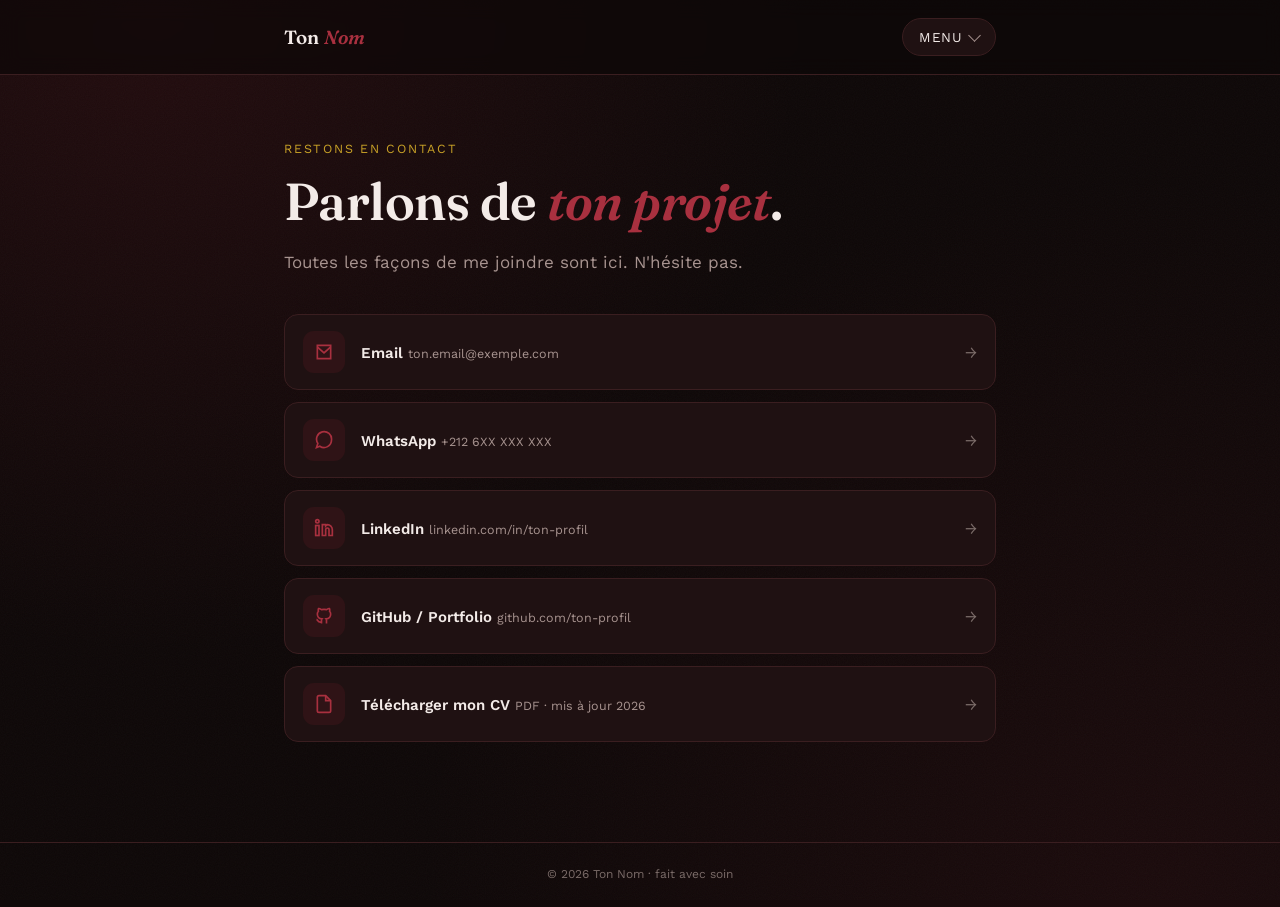
==== contact.html @ e4bf6076 "Add files via upload" ====
<!DOCTYPE html>
<html lang="fr">
<head>
<meta charset="UTF-8">
<meta name="viewport" content="width=device-width, initial-scale=1.0">
<title>Ton Nom — Contact</title>
<meta name="description" content="Mes liens et moyens de contact.">
<link rel="preconnect" href="https://fonts.googleapis.com">
<link rel="preconnect" href="https://fonts.gstatic.com" crossorigin>
<link href="https://fonts.googleapis.com/css2?family=Fraunces:ital,wght@0,500;0,600;1,500;1,600&family=Work+Sans:wght@400;500;600&display=swap" rel="stylesheet">
<link rel="stylesheet" href="style.css">
</head>
<body>

<header>
  <div class="nav-inner">
    <a href="index.html" class="brand">Ton <em>Nom</em></a>
    <nav class="menu">
      <button class="menu-toggle" aria-haspopup="true" aria-expanded="false">
        Menu
        <span class="chevron"></span>
      </button>
      <div class="menu-panel">
        <a href="index.html">Qui suis-je</a>
        <a href="projets.html">Projets</a>
        <a href="contact.html" class="active">Contact</a>
      </div>
    </nav>
  </div>
</header>

<main>
  <p class="eyebrow">Restons en contact</p>
  <h1>Parlons de <em>ton projet</em>.</h1>
  <p class="lede">Toutes les façons de me joindre sont ici. N'hésite pas.</p>

  <div class="contact-list">

    <a class="contact-link" href="mailto:ton.email@exemple.com">
      <span class="contact-icon">
        <svg viewBox="0 0 24 24" fill="none" stroke="currentColor" stroke-width="2"><path d="M4 4h16v16H4z"/><path d="m4 6 8 7 8-7"/></svg>
      </span>
      <span class="contact-text">
        <span class="name">Email</span>
        <span class="sub">ton.email@exemple.com</span>
      </span>
      <span class="contact-arrow">→</span>
    </a>

    <a class="contact-link" href="https://wa.me/212600000000" target="_blank" rel="noopener">
      <span class="contact-icon">
        <svg viewBox="0 0 24 24" fill="none" stroke="currentColor" stroke-width="2"><path d="M3 21l1.65-4.95A9 9 0 1 1 21 12a9 9 0 0 1-14 7.5L3 21z"/></svg>
      </span>
      <span class="contact-text">
        <span class="name">WhatsApp</span>
        <span class="sub">+212 6XX XXX XXX</span>
      </span>
      <span class="contact-arrow">→</span>
    </a>

    <a class="contact-link" href="https://linkedin.com/in/ton-profil" target="_blank" rel="noopener">
      <span class="contact-icon">
        <svg viewBox="0 0 24 24" fill="none" stroke="currentColor" stroke-width="2"><path d="M16 8a6 6 0 0 1 6 6v7h-4v-7a2 2 0 0 0-4 0v7h-4V8h4v1.5A6 6 0 0 1 16 8Z"/><rect x="2" y="9" width="4" height="12"/><circle cx="4" cy="4" r="2"/></svg>
      </span>
      <span class="contact-text">
        <span class="name">LinkedIn</span>
        <span class="sub">linkedin.com/in/ton-profil</span>
      </span>
      <span class="contact-arrow">→</span>
    </a>

    <a class="contact-link" href="https://github.com/ton-profil" target="_blank" rel="noopener">
      <span class="contact-icon">
        <svg viewBox="0 0 24 24" fill="none" stroke="currentColor" stroke-width="2"><path d="M9 19c-4.3 1.4-4.3-2.5-6-3m12 5v-3.5c0-1 .1-1.4-.5-2 2.8-.3 5.5-1.4 5.5-6a4.6 4.6 0 0 0-1.3-3.2 4.2 4.2 0 0 0-.1-3.2s-1.1-.3-3.5 1.3a12.3 12.3 0 0 0-6.2 0C6.5 2.8 5.4 3.1 5.4 3.1a4.2 4.2 0 0 0-.1 3.2A4.6 4.6 0 0 0 4 9.5c0 4.6 2.7 5.7 5.5 6-.6.6-.6 1.2-.5 2V21"/></svg>
      </span>
      <span class="contact-text">
        <span class="name">GitHub / Portfolio</span>
        <span class="sub">github.com/ton-profil</span>
      </span>
      <span class="contact-arrow">→</span>
    </a>

    <a class="contact-link" href="cv.pdf" target="_blank" rel="noopener">
      <span class="contact-icon">
        <svg viewBox="0 0 24 24" fill="none" stroke="currentColor" stroke-width="2"><path d="M14 2H6a2 2 0 0 0-2 2v16a2 2 0 0 0 2 2h12a2 2 0 0 0 2-2V8z"/><path d="M14 2v6h6"/></svg>
      </span>
      <span class="contact-text">
        <span class="name">Télécharger mon CV</span>
        <span class="sub">PDF · mis à jour 2026</span>
      </span>
      <span class="contact-arrow">→</span>
    </a>

  </div>
</main>

<footer>© 2026 Ton Nom · fait avec soin</footer>

<script src="script.js"></script>
</body>
</html>
---- style.css ----
/* ===========================================================
   Design tokens
   =========================================================== */
:root{
  --bg:#0e0808;
  --bg-alt:#170b0c;
  --surface:#1f1112;
  --surface-hover:#281617;
  --line:#3a1e20;

  --maroon:#7a1f2b;
  --maroon-bright:#a8303f;
  --gold:#c9a227;

  --text:#f3ebe8;
  --muted:#a89490;
  --muted-dim:#7a6b68;

  --radius:14px;
  --max-width:760px;

  --font-display:'Fraunces', serif;
  --font-body:'Work Sans', sans-serif;
}

*{margin:0;padding:0;box-sizing:border-box;}

html{scroll-behavior:smooth;}

body{
  background:
    radial-gradient(circle at 12% 0%, rgba(122,31,43,0.20), transparent 45%),
    radial-gradient(circle at 90% 100%, rgba(122,31,43,0.12), transparent 50%),
    var(--bg);
  color:var(--text);
  font-family:var(--font-body);
  line-height:1.6;
  min-height:100vh;
  display:flex;
  flex-direction:column;
}

a{color:inherit;}

img{max-width:100%;display:block;}

/* subtle grain overlay for warmth */
body::before{
  content:"";
  position:fixed;
  inset:0;
  pointer-events:none;
  z-index:0;
  opacity:0.035;
  background-image:url("data:image/svg+xml,%3Csvg xmlns='http://www.w3.org/2000/svg' width='120' height='120'%3E%3Cfilter id='n'%3E%3CfeTurbulence type='fractalNoise' baseFrequency='0.9' numOctaves='2' stitchTiles='stitch'/%3E%3C/filter%3E%3Crect width='100%25' height='100%25' filter='url(%23n)'/%3E%3C/svg%3E");
}

/* ===========================================================
   Header / dropdown nav
   =========================================================== */
header{
  position:relative;
  z-index:10;
  border-bottom:1px solid var(--line);
  background:rgba(14,8,8,0.7);
  backdrop-filter:blur(10px);
}

.nav-inner{
  max-width:var(--max-width);
  margin:0 auto;
  padding:18px 24px;
  display:flex;
  align-items:center;
  justify-content:space-between;
}

.brand{
  font-family:var(--font-display);
  font-size:19px;
  font-weight:600;
  letter-spacing:0.01em;
  text-decoration:none;
}
.brand em{
  font-style:italic;
  color:var(--maroon-bright);
}

/* dropdown */
.menu{position:relative;}

.menu-toggle{
  display:flex;
  align-items:center;
  gap:8px;
  background:var(--surface);
  border:1px solid var(--line);
  color:var(--text);
  font-family:var(--font-body);
  font-size:13.5px;
  letter-spacing:0.03em;
  text-transform:uppercase;
  padding:10px 16px;
  border-radius:999px;
  cursor:pointer;
  transition:background .18s ease, border-color .18s ease;
}
.menu-toggle:hover{background:var(--surface-hover);border-color:var(--maroon);}

.menu-toggle .chevron{
  width:9px;height:9px;
  border-right:1.5px solid var(--muted);
  border-bottom:1.5px solid var(--muted);
  transform:rotate(45deg);
  transition:transform .2s ease;
  margin-top:-3px;
}
.menu.open .menu-toggle .chevron{transform:rotate(-135deg);margin-top:3px;}

.menu-panel{
  position:absolute;
  top:calc(100% + 10px);
  right:0;
  min-width:200px;
  background:var(--surface);
  border:1px solid var(--line);
  border-radius:12px;
  padding:8px;
  box-shadow:0 20px 45px rgba(0,0,0,0.5);
  opacity:0;
  transform:translateY(-6px);
  pointer-events:none;
  transition:opacity .16s ease, transform .16s ease;
}
.menu.open .menu-panel{
  opacity:1;
  transform:translateY(0);
  pointer-events:auto;
}

.menu-panel a{
  display:flex;
  align-items:center;
  justify-content:space-between;
  padding:11px 13px;
  border-radius:8px;
  text-decoration:none;
  font-size:14.5px;
  color:var(--muted);
  transition:background .15s ease, color .15s ease;
}
.menu-panel a:hover{background:var(--surface-hover);color:var(--text);}
.menu-panel a.active{color:var(--text);}
.menu-panel a.active::after{
  content:"";
  width:6px;height:6px;
  border-radius:50%;
  background:var(--maroon-bright);
}

/* ===========================================================
   Layout
   =========================================================== */
main{
  flex:1;
  position:relative;
  z-index:1;
  max-width:var(--max-width);
  margin:0 auto;
  padding:64px 24px 100px;
  width:100%;
}

.eyebrow{
  font-size:12.5px;
  letter-spacing:0.14em;
  text-transform:uppercase;
  color:var(--gold);
  margin-bottom:14px;
}

h1{
  font-family:var(--font-display);
  font-size:clamp(34px, 6vw, 52px);
  font-weight:600;
  line-height:1.08;
  letter-spacing:-0.01em;
  margin-bottom:20px;
}
h1 em{font-style:italic;color:var(--maroon-bright);}

h2{
  font-family:var(--font-display);
  font-size:24px;
  font-weight:600;
  margin-bottom:6px;
}

.lede{
  font-size:17px;
  color:var(--muted);
  max-width:56ch;
  margin-bottom:8px;
}

/* red thread rule — signature element, ties pages together like a bound dossier */
.thread{
  width:1px;
  background:linear-gradient(var(--maroon), transparent);
  align-self:stretch;
}

.with-thread{
  display:grid;
  grid-template-columns:1px 1fr;
  gap:26px;
  margin-top:40px;
}

/* drop cap on intro paragraph */
.dropcap::first-letter{
  font-family:var(--font-display);
  font-size:52px;
  font-weight:600;
  float:left;
  line-height:0.8;
  padding:6px 8px 0 0;
  color:var(--maroon-bright);
}

.tags{
  display:flex;
  flex-wrap:wrap;
  gap:8px;
  margin-top:22px;
}
.tag{
  font-size:12.5px;
  padding:6px 12px;
  border:1px solid var(--line);
  border-radius:999px;
  color:var(--muted);
}

.btn{
  display:inline-flex;
  align-items:center;
  gap:8px;
  margin-top:32px;
  padding:13px 22px;
  border-radius:999px;
  background:var(--maroon);
  color:#fdf3ee;
  text-decoration:none;
  font-size:14px;
  font-weight:500;
  letter-spacing:0.01em;
  transition:background .18s ease, transform .18s ease;
}
.btn:hover{background:var(--maroon-bright);transform:translateY(-1px);}

/* ===========================================================
   Projects
   =========================================================== */
.projects-grid{
  display:flex;
  flex-direction:column;
  gap:18px;
  margin-top:38px;
}

.project-card{
  border:1px solid var(--line);
  background:var(--surface);
  border-radius:var(--radius);
  padding:26px;
  transition:border-color .18s ease, transform .18s ease, background .18s ease;
}
.project-card:hover{
  border-color:var(--maroon);
  background:var(--surface-hover);
  transform:translateY(-2px);
}

.project-card h2{margin-bottom:8px;}

.project-card p{
  color:var(--muted);
  font-size:14.5px;
  margin-bottom:16px;
}

.project-links{
  display:flex;
  gap:18px;
}
.project-links a{
  font-size:13.5px;
  text-decoration:none;
  color:var(--maroon-bright);
  border-bottom:1px solid transparent;
  transition:border-color .15s ease;
}
.project-links a:hover{border-color:var(--maroon-bright);}

/* ===========================================================
   Contact
   =========================================================== */
.contact-list{
  display:flex;
  flex-direction:column;
  gap:12px;
  margin-top:38px;
}

.contact-link{
  display:flex;
  align-items:center;
  gap:16px;
  padding:16px 18px;
  border:1px solid var(--line);
  background:var(--surface);
  border-radius:var(--radius);
  text-decoration:none;
  color:var(--text);
  transition:transform .18s ease, border-color .18s ease, background .18s ease;
}
.contact-link:hover{
  transform:translateY(-2px);
  border-color:var(--maroon);
  background:var(--surface-hover);
}

.contact-icon{
  width:42px;height:42px;min-width:42px;
  border-radius:11px;
  display:flex;align-items:center;justify-content:center;
  background:rgba(122,31,43,0.18);
  color:var(--maroon-bright);
}
.contact-icon svg{width:20px;height:20px;}

.contact-text .name{font-size:15px;font-weight:600;}
.contact-text .sub{font-size:12.5px;color:var(--muted);margin-top:2px;}

.contact-arrow{margin-left:auto;color:var(--muted-dim);}

/* ===========================================================
   Footer
   =========================================================== */
footer{
  position:relative;
  z-index:1;
  border-top:1px solid var(--line);
  padding:22px 24px;
  text-align:center;
  font-size:12px;
  color:var(--muted-dim);
}

/* ===========================================================
   Responsive
   =========================================================== */
@media (max-width:560px){
  main{padding:48px 20px 80px;}
  .with-thread{grid-template-columns:1fr;}
  .thread{display:none;}
}

@media (prefers-reduced-motion: reduce){
  *{transition:none !important; animation:none !important;}
}
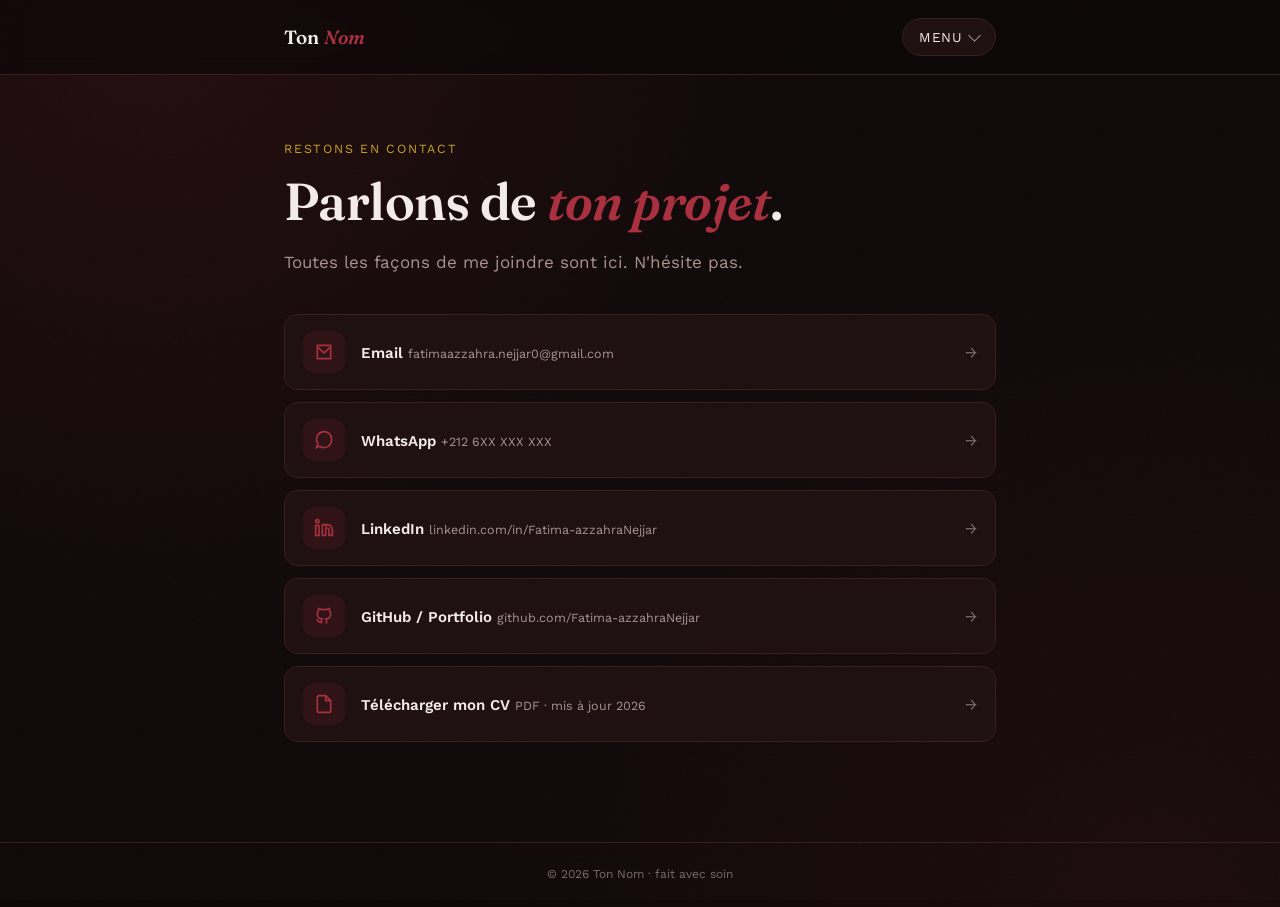
==== commit 404a5aa0: "Site portfolio - qui suis-je, projets, contact" ====
--- a/contact.html
+++ b/contact.html
@@ -1,101 +1,101 @@
-<!DOCTYPE html>
-<html lang="fr">
-<head>
-<meta charset="UTF-8">
-<meta name="viewport" content="width=device-width, initial-scale=1.0">
-<title>Ton Nom — Contact</title>
-<meta name="description" content="Mes liens et moyens de contact.">
-<link rel="preconnect" href="https://fonts.googleapis.com">
-<link rel="preconnect" href="https://fonts.gstatic.com" crossorigin>
-<link href="https://fonts.googleapis.com/css2?family=Fraunces:ital,wght@0,500;0,600;1,500;1,600&family=Work+Sans:wght@400;500;600&display=swap" rel="stylesheet">
-<link rel="stylesheet" href="style.css">
-</head>
-<body>
-
-<header>
-  <div class="nav-inner">
-    <a href="index.html" class="brand">Ton <em>Nom</em></a>
-    <nav class="menu">
-      <button class="menu-toggle" aria-haspopup="true" aria-expanded="false">
-        Menu
-        <span class="chevron"></span>
-      </button>
-      <div class="menu-panel">
-        <a href="index.html">Qui suis-je</a>
-        <a href="projets.html">Projets</a>
-        <a href="contact.html" class="active">Contact</a>
-      </div>
-    </nav>
-  </div>
-</header>
-
-<main>
-  <p class="eyebrow">Restons en contact</p>
-  <h1>Parlons de <em>ton projet</em>.</h1>
-  <p class="lede">Toutes les façons de me joindre sont ici. N'hésite pas.</p>
-
-  <div class="contact-list">
-
-    <a class="contact-link" href="mailto:ton.email@exemple.com">
-      <span class="contact-icon">
-        <svg viewBox="0 0 24 24" fill="none" stroke="currentColor" stroke-width="2"><path d="M4 4h16v16H4z"/><path d="m4 6 8 7 8-7"/></svg>
-      </span>
-      <span class="contact-text">
-        <span class="name">Email</span>
-        <span class="sub">ton.email@exemple.com</span>
-      </span>
-      <span class="contact-arrow">→</span>
-    </a>
-
-    <a class="contact-link" href="https://wa.me/212600000000" target="_blank" rel="noopener">
-      <span class="contact-icon">
-        <svg viewBox="0 0 24 24" fill="none" stroke="currentColor" stroke-width="2"><path d="M3 21l1.65-4.95A9 9 0 1 1 21 12a9 9 0 0 1-14 7.5L3 21z"/></svg>
-      </span>
-      <span class="contact-text">
-        <span class="name">WhatsApp</span>
-        <span class="sub">+212 6XX XXX XXX</span>
-      </span>
-      <span class="contact-arrow">→</span>
-    </a>
-
-    <a class="contact-link" href="https://linkedin.com/in/ton-profil" target="_blank" rel="noopener">
-      <span class="contact-icon">
-        <svg viewBox="0 0 24 24" fill="none" stroke="currentColor" stroke-width="2"><path d="M16 8a6 6 0 0 1 6 6v7h-4v-7a2 2 0 0 0-4 0v7h-4V8h4v1.5A6 6 0 0 1 16 8Z"/><rect x="2" y="9" width="4" height="12"/><circle cx="4" cy="4" r="2"/></svg>
-      </span>
-      <span class="contact-text">
-        <span class="name">LinkedIn</span>
-        <span class="sub">linkedin.com/in/ton-profil</span>
-      </span>
-      <span class="contact-arrow">→</span>
-    </a>
-
-    <a class="contact-link" href="https://github.com/ton-profil" target="_blank" rel="noopener">
-      <span class="contact-icon">
-        <svg viewBox="0 0 24 24" fill="none" stroke="currentColor" stroke-width="2"><path d="M9 19c-4.3 1.4-4.3-2.5-6-3m12 5v-3.5c0-1 .1-1.4-.5-2 2.8-.3 5.5-1.4 5.5-6a4.6 4.6 0 0 0-1.3-3.2 4.2 4.2 0 0 0-.1-3.2s-1.1-.3-3.5 1.3a12.3 12.3 0 0 0-6.2 0C6.5 2.8 5.4 3.1 5.4 3.1a4.2 4.2 0 0 0-.1 3.2A4.6 4.6 0 0 0 4 9.5c0 4.6 2.7 5.7 5.5 6-.6.6-.6 1.2-.5 2V21"/></svg>
-      </span>
-      <span class="contact-text">
-        <span class="name">GitHub / Portfolio</span>
-        <span class="sub">github.com/ton-profil</span>
-      </span>
-      <span class="contact-arrow">→</span>
-    </a>
-
-    <a class="contact-link" href="cv.pdf" target="_blank" rel="noopener">
-      <span class="contact-icon">
-        <svg viewBox="0 0 24 24" fill="none" stroke="currentColor" stroke-width="2"><path d="M14 2H6a2 2 0 0 0-2 2v16a2 2 0 0 0 2 2h12a2 2 0 0 0 2-2V8z"/><path d="M14 2v6h6"/></svg>
-      </span>
-      <span class="contact-text">
-        <span class="name">Télécharger mon CV</span>
-        <span class="sub">PDF · mis à jour 2026</span>
-      </span>
-      <span class="contact-arrow">→</span>
-    </a>
-
-  </div>
-</main>
-
-<footer>© 2026 Ton Nom · fait avec soin</footer>
-
-<script src="script.js"></script>
-</body>
+<!DOCTYPE html>
+<html lang="fr">
+<head>
+<meta charset="UTF-8">
+<meta name="viewport" content="width=device-width, initial-scale=1.0">
+<title>Ton Nom — Contact</title>
+<meta name="description" content="Mes liens et moyens de contact.">
+<link rel="preconnect" href="https://fonts.googleapis.com">
+<link rel="preconnect" href="https://fonts.gstatic.com" crossorigin>
+<link href="https://fonts.googleapis.com/css2?family=Fraunces:ital,wght@0,500;0,600;1,500;1,600&family=Work+Sans:wght@400;500;600&display=swap" rel="stylesheet">
+<link rel="stylesheet" href="style.css">
+</head>
+<body>
+
+<header>
+  <div class="nav-inner">
+    <a href="index.html" class="brand">Ton <em>Nom</em></a>
+    <nav class="menu">
+      <button class="menu-toggle" aria-haspopup="true" aria-expanded="false">
+        Menu
+        <span class="chevron"></span>
+      </button>
+      <div class="menu-panel">
+        <a href="index.html">Qui suis-je</a>
+        <a href="projets.html">Projets</a>
+        <a href="contact.html" class="active">Contact</a>
+      </div>
+    </nav>
+  </div>
+</header>
+
+<main>
+  <p class="eyebrow">Restons en contact</p>
+  <h1>Parlons de <em>ton projet</em>.</h1>
+  <p class="lede">Toutes les façons de me joindre sont ici. N'hésite pas.</p>
+
+  <div class="contact-list">
+
+    <a class="contact-link" href="mailto:fatimaazzahra.nejjar0@gmail.com">
+      <span class="contact-icon">
+        <svg viewBox="0 0 24 24" fill="none" stroke="currentColor" stroke-width="2"><path d="M4 4h16v16H4z"/><path d="m4 6 8 7 8-7"/></svg>
+      </span>
+      <span class="contact-text">
+        <span class="name">Email</span>
+        <span class="sub">fatimaazzahra.nejjar0@gmail.com</span>
+      </span>
+      <span class="contact-arrow">→</span>
+    </a>
+
+    <a class="contact-link" href="https://wa.me/212600000000" target="_blank" rel="noopener">
+      <span class="contact-icon">
+        <svg viewBox="0 0 24 24" fill="none" stroke="currentColor" stroke-width="2"><path d="M3 21l1.65-4.95A9 9 0 1 1 21 12a9 9 0 0 1-14 7.5L3 21z"/></svg>
+      </span>
+      <span class="contact-text">
+        <span class="name">WhatsApp</span>
+        <span class="sub">+212 6XX XXX XXX</span>
+      </span>
+      <span class="contact-arrow">→</span>
+    </a>
+
+    <a class="contact-link" href="https://www.linkedin.com/in/fatima-azzahra-nejjar-37530236b/" target="_blank" rel="noopener">
+      <span class="contact-icon">
+        <svg viewBox="0 0 24 24" fill="none" stroke="currentColor" stroke-width="2"><path d="M16 8a6 6 0 0 1 6 6v7h-4v-7a2 2 0 0 0-4 0v7h-4V8h4v1.5A6 6 0 0 1 16 8Z"/><rect x="2" y="9" width="4" height="12"/><circle cx="4" cy="4" r="2"/></svg>
+      </span>
+      <span class="contact-text">
+        <span class="name">LinkedIn</span>
+        <span class="sub">linkedin.com/in/Fatima-azzahraNejjar</span>
+      </span>
+      <span class="contact-arrow">→</span>
+    </a>
+
+    <a class="contact-link" href="https://github.com/Fatima-azzahraNejjar" target="_blank" rel="noopener">
+      <span class="contact-icon">
+        <svg viewBox="0 0 24 24" fill="none" stroke="currentColor" stroke-width="2"><path d="M9 19c-4.3 1.4-4.3-2.5-6-3m12 5v-3.5c0-1 .1-1.4-.5-2 2.8-.3 5.5-1.4 5.5-6a4.6 4.6 0 0 0-1.3-3.2 4.2 4.2 0 0 0-.1-3.2s-1.1-.3-3.5 1.3a12.3 12.3 0 0 0-6.2 0C6.5 2.8 5.4 3.1 5.4 3.1a4.2 4.2 0 0 0-.1 3.2A4.6 4.6 0 0 0 4 9.5c0 4.6 2.7 5.7 5.5 6-.6.6-.6 1.2-.5 2V21"/></svg>
+      </span>
+      <span class="contact-text">
+        <span class="name">GitHub / Portfolio</span>
+        <span class="sub">github.com/Fatima-azzahraNejjar</span>
+      </span>
+      <span class="contact-arrow">→</span>
+    </a>
+
+    <a class="contact-link" href="cv.pdf" target="_blank" rel="noopener">
+      <span class="contact-icon">
+        <svg viewBox="0 0 24 24" fill="none" stroke="currentColor" stroke-width="2"><path d="M14 2H6a2 2 0 0 0-2 2v16a2 2 0 0 0 2 2h12a2 2 0 0 0 2-2V8z"/><path d="M14 2v6h6"/></svg>
+      </span>
+      <span class="contact-text">
+        <span class="name">Télécharger mon CV</span>
+        <span class="sub">PDF · mis à jour 2026</span>
+      </span>
+      <span class="contact-arrow">→</span>
+    </a>
+
+  </div>
+</main>
+
+<footer>© 2026 Ton Nom · fait avec soin</footer>
+
+<script src="script.js"></script>
+</body>
 </html>
--- a/style.css
+++ b/style.css
@@ -1,373 +1,373 @@
-/* ===========================================================
-   Design tokens
-   =========================================================== */
-:root{
-  --bg:#0e0808;
-  --bg-alt:#170b0c;
-  --surface:#1f1112;
-  --surface-hover:#281617;
-  --line:#3a1e20;
-
-  --maroon:#7a1f2b;
-  --maroon-bright:#a8303f;
-  --gold:#c9a227;
-
-  --text:#f3ebe8;
-  --muted:#a89490;
-  --muted-dim:#7a6b68;
-
-  --radius:14px;
-  --max-width:760px;
-
-  --font-display:'Fraunces', serif;
-  --font-body:'Work Sans', sans-serif;
-}
-
-*{margin:0;padding:0;box-sizing:border-box;}
-
-html{scroll-behavior:smooth;}
-
-body{
-  background:
-    radial-gradient(circle at 12% 0%, rgba(122,31,43,0.20), transparent 45%),
-    radial-gradient(circle at 90% 100%, rgba(122,31,43,0.12), transparent 50%),
-    var(--bg);
-  color:var(--text);
-  font-family:var(--font-body);
-  line-height:1.6;
-  min-height:100vh;
-  display:flex;
-  flex-direction:column;
-}
-
-a{color:inherit;}
-
-img{max-width:100%;display:block;}
-
-/* subtle grain overlay for warmth */
-body::before{
-  content:"";
-  position:fixed;
-  inset:0;
-  pointer-events:none;
-  z-index:0;
-  opacity:0.035;
-  background-image:url("data:image/svg+xml,%3Csvg xmlns='http://www.w3.org/2000/svg' width='120' height='120'%3E%3Cfilter id='n'%3E%3CfeTurbulence type='fractalNoise' baseFrequency='0.9' numOctaves='2' stitchTiles='stitch'/%3E%3C/filter%3E%3Crect width='100%25' height='100%25' filter='url(%23n)'/%3E%3C/svg%3E");
-}
-
-/* ===========================================================
-   Header / dropdown nav
-   =========================================================== */
-header{
-  position:relative;
-  z-index:10;
-  border-bottom:1px solid var(--line);
-  background:rgba(14,8,8,0.7);
-  backdrop-filter:blur(10px);
-}
-
-.nav-inner{
-  max-width:var(--max-width);
-  margin:0 auto;
-  padding:18px 24px;
-  display:flex;
-  align-items:center;
-  justify-content:space-between;
-}
-
-.brand{
-  font-family:var(--font-display);
-  font-size:19px;
-  font-weight:600;
-  letter-spacing:0.01em;
-  text-decoration:none;
-}
-.brand em{
-  font-style:italic;
-  color:var(--maroon-bright);
-}
-
-/* dropdown */
-.menu{position:relative;}
-
-.menu-toggle{
-  display:flex;
-  align-items:center;
-  gap:8px;
-  background:var(--surface);
-  border:1px solid var(--line);
-  color:var(--text);
-  font-family:var(--font-body);
-  font-size:13.5px;
-  letter-spacing:0.03em;
-  text-transform:uppercase;
-  padding:10px 16px;
-  border-radius:999px;
-  cursor:pointer;
-  transition:background .18s ease, border-color .18s ease;
-}
-.menu-toggle:hover{background:var(--surface-hover);border-color:var(--maroon);}
-
-.menu-toggle .chevron{
-  width:9px;height:9px;
-  border-right:1.5px solid var(--muted);
-  border-bottom:1.5px solid var(--muted);
-  transform:rotate(45deg);
-  transition:transform .2s ease;
-  margin-top:-3px;
-}
-.menu.open .menu-toggle .chevron{transform:rotate(-135deg);margin-top:3px;}
-
-.menu-panel{
-  position:absolute;
-  top:calc(100% + 10px);
-  right:0;
-  min-width:200px;
-  background:var(--surface);
-  border:1px solid var(--line);
-  border-radius:12px;
-  padding:8px;
-  box-shadow:0 20px 45px rgba(0,0,0,0.5);
-  opacity:0;
-  transform:translateY(-6px);
-  pointer-events:none;
-  transition:opacity .16s ease, transform .16s ease;
-}
-.menu.open .menu-panel{
-  opacity:1;
-  transform:translateY(0);
-  pointer-events:auto;
-}
-
-.menu-panel a{
-  display:flex;
-  align-items:center;
-  justify-content:space-between;
-  padding:11px 13px;
-  border-radius:8px;
-  text-decoration:none;
-  font-size:14.5px;
-  color:var(--muted);
-  transition:background .15s ease, color .15s ease;
-}
-.menu-panel a:hover{background:var(--surface-hover);color:var(--text);}
-.menu-panel a.active{color:var(--text);}
-.menu-panel a.active::after{
-  content:"";
-  width:6px;height:6px;
-  border-radius:50%;
-  background:var(--maroon-bright);
-}
-
-/* ===========================================================
-   Layout
-   =========================================================== */
-main{
-  flex:1;
-  position:relative;
-  z-index:1;
-  max-width:var(--max-width);
-  margin:0 auto;
-  padding:64px 24px 100px;
-  width:100%;
-}
-
-.eyebrow{
-  font-size:12.5px;
-  letter-spacing:0.14em;
-  text-transform:uppercase;
-  color:var(--gold);
-  margin-bottom:14px;
-}
-
-h1{
-  font-family:var(--font-display);
-  font-size:clamp(34px, 6vw, 52px);
-  font-weight:600;
-  line-height:1.08;
-  letter-spacing:-0.01em;
-  margin-bottom:20px;
-}
-h1 em{font-style:italic;color:var(--maroon-bright);}
-
-h2{
-  font-family:var(--font-display);
-  font-size:24px;
-  font-weight:600;
-  margin-bottom:6px;
-}
-
-.lede{
-  font-size:17px;
-  color:var(--muted);
-  max-width:56ch;
-  margin-bottom:8px;
-}
-
-/* red thread rule — signature element, ties pages together like a bound dossier */
-.thread{
-  width:1px;
-  background:linear-gradient(var(--maroon), transparent);
-  align-self:stretch;
-}
-
-.with-thread{
-  display:grid;
-  grid-template-columns:1px 1fr;
-  gap:26px;
-  margin-top:40px;
-}
-
-/* drop cap on intro paragraph */
-.dropcap::first-letter{
-  font-family:var(--font-display);
-  font-size:52px;
-  font-weight:600;
-  float:left;
-  line-height:0.8;
-  padding:6px 8px 0 0;
-  color:var(--maroon-bright);
-}
-
-.tags{
-  display:flex;
-  flex-wrap:wrap;
-  gap:8px;
-  margin-top:22px;
-}
-.tag{
-  font-size:12.5px;
-  padding:6px 12px;
-  border:1px solid var(--line);
-  border-radius:999px;
-  color:var(--muted);
-}
-
-.btn{
-  display:inline-flex;
-  align-items:center;
-  gap:8px;
-  margin-top:32px;
-  padding:13px 22px;
-  border-radius:999px;
-  background:var(--maroon);
-  color:#fdf3ee;
-  text-decoration:none;
-  font-size:14px;
-  font-weight:500;
-  letter-spacing:0.01em;
-  transition:background .18s ease, transform .18s ease;
-}
-.btn:hover{background:var(--maroon-bright);transform:translateY(-1px);}
-
-/* ===========================================================
-   Projects
-   =========================================================== */
-.projects-grid{
-  display:flex;
-  flex-direction:column;
-  gap:18px;
-  margin-top:38px;
-}
-
-.project-card{
-  border:1px solid var(--line);
-  background:var(--surface);
-  border-radius:var(--radius);
-  padding:26px;
-  transition:border-color .18s ease, transform .18s ease, background .18s ease;
-}
-.project-card:hover{
-  border-color:var(--maroon);
-  background:var(--surface-hover);
-  transform:translateY(-2px);
-}
-
-.project-card h2{margin-bottom:8px;}
-
-.project-card p{
-  color:var(--muted);
-  font-size:14.5px;
-  margin-bottom:16px;
-}
-
-.project-links{
-  display:flex;
-  gap:18px;
-}
-.project-links a{
-  font-size:13.5px;
-  text-decoration:none;
-  color:var(--maroon-bright);
-  border-bottom:1px solid transparent;
-  transition:border-color .15s ease;
-}
-.project-links a:hover{border-color:var(--maroon-bright);}
-
-/* ===========================================================
-   Contact
-   =========================================================== */
-.contact-list{
-  display:flex;
-  flex-direction:column;
-  gap:12px;
-  margin-top:38px;
-}
-
-.contact-link{
-  display:flex;
-  align-items:center;
-  gap:16px;
-  padding:16px 18px;
-  border:1px solid var(--line);
-  background:var(--surface);
-  border-radius:var(--radius);
-  text-decoration:none;
-  color:var(--text);
-  transition:transform .18s ease, border-color .18s ease, background .18s ease;
-}
-.contact-link:hover{
-  transform:translateY(-2px);
-  border-color:var(--maroon);
-  background:var(--surface-hover);
-}
-
-.contact-icon{
-  width:42px;height:42px;min-width:42px;
-  border-radius:11px;
-  display:flex;align-items:center;justify-content:center;
-  background:rgba(122,31,43,0.18);
-  color:var(--maroon-bright);
-}
-.contact-icon svg{width:20px;height:20px;}
-
-.contact-text .name{font-size:15px;font-weight:600;}
-.contact-text .sub{font-size:12.5px;color:var(--muted);margin-top:2px;}
-
-.contact-arrow{margin-left:auto;color:var(--muted-dim);}
-
-/* ===========================================================
-   Footer
-   =========================================================== */
-footer{
-  position:relative;
-  z-index:1;
-  border-top:1px solid var(--line);
-  padding:22px 24px;
-  text-align:center;
-  font-size:12px;
-  color:var(--muted-dim);
-}
-
-/* ===========================================================
-   Responsive
-   =========================================================== */
-@media (max-width:560px){
-  main{padding:48px 20px 80px;}
-  .with-thread{grid-template-columns:1fr;}
-  .thread{display:none;}
-}
-
-@media (prefers-reduced-motion: reduce){
-  *{transition:none !important; animation:none !important;}
+/* ===========================================================
+   Design tokens
+   =========================================================== */
+:root{
+  --bg:#0e0808;
+  --bg-alt:#170b0c;
+  --surface:#1f1112;
+  --surface-hover:#281617;
+  --line:#3a1e20;
+
+  --maroon:#7a1f2b;
+  --maroon-bright:#a8303f;
+  --gold:#c9a227;
+
+  --text:#f3ebe8;
+  --muted:#a89490;
+  --muted-dim:#7a6b68;
+
+  --radius:14px;
+  --max-width:760px;
+
+  --font-display:'Fraunces', serif;
+  --font-body:'Work Sans', sans-serif;
+}
+
+*{margin:0;padding:0;box-sizing:border-box;}
+
+html{scroll-behavior:smooth;}
+
+body{
+  background:
+    radial-gradient(circle at 12% 0%, rgba(122,31,43,0.20), transparent 45%),
+    radial-gradient(circle at 90% 100%, rgba(122,31,43,0.12), transparent 50%),
+    var(--bg);
+  color:var(--text);
+  font-family:var(--font-body);
+  line-height:1.6;
+  min-height:100vh;
+  display:flex;
+  flex-direction:column;
+}
+
+a{color:inherit;}
+
+img{max-width:100%;display:block;}
+
+/* subtle grain overlay for warmth */
+body::before{
+  content:"";
+  position:fixed;
+  inset:0;
+  pointer-events:none;
+  z-index:0;
+  opacity:0.035;
+  background-image:url("data:image/svg+xml,%3Csvg xmlns='http://www.w3.org/2000/svg' width='120' height='120'%3E%3Cfilter id='n'%3E%3CfeTurbulence type='fractalNoise' baseFrequency='0.9' numOctaves='2' stitchTiles='stitch'/%3E%3C/filter%3E%3Crect width='100%25' height='100%25' filter='url(%23n)'/%3E%3C/svg%3E");
+}
+
+/* ===========================================================
+   Header / dropdown nav
+   =========================================================== */
+header{
+  position:relative;
+  z-index:10;
+  border-bottom:1px solid var(--line);
+  background:rgba(14,8,8,0.7);
+  backdrop-filter:blur(10px);
+}
+
+.nav-inner{
+  max-width:var(--max-width);
+  margin:0 auto;
+  padding:18px 24px;
+  display:flex;
+  align-items:center;
+  justify-content:space-between;
+}
+
+.brand{
+  font-family:var(--font-display);
+  font-size:19px;
+  font-weight:600;
+  letter-spacing:0.01em;
+  text-decoration:none;
+}
+.brand em{
+  font-style:italic;
+  color:var(--maroon-bright);
+}
+
+/* dropdown */
+.menu{position:relative;}
+
+.menu-toggle{
+  display:flex;
+  align-items:center;
+  gap:8px;
+  background:var(--surface);
+  border:1px solid var(--line);
+  color:var(--text);
+  font-family:var(--font-body);
+  font-size:13.5px;
+  letter-spacing:0.03em;
+  text-transform:uppercase;
+  padding:10px 16px;
+  border-radius:999px;
+  cursor:pointer;
+  transition:background .18s ease, border-color .18s ease;
+}
+.menu-toggle:hover{background:var(--surface-hover);border-color:var(--maroon);}
+
+.menu-toggle .chevron{
+  width:9px;height:9px;
+  border-right:1.5px solid var(--muted);
+  border-bottom:1.5px solid var(--muted);
+  transform:rotate(45deg);
+  transition:transform .2s ease;
+  margin-top:-3px;
+}
+.menu.open .menu-toggle .chevron{transform:rotate(-135deg);margin-top:3px;}
+
+.menu-panel{
+  position:absolute;
+  top:calc(100% + 10px);
+  right:0;
+  min-width:200px;
+  background:var(--surface);
+  border:1px solid var(--line);
+  border-radius:12px;
+  padding:8px;
+  box-shadow:0 20px 45px rgba(0,0,0,0.5);
+  opacity:0;
+  transform:translateY(-6px);
+  pointer-events:none;
+  transition:opacity .16s ease, transform .16s ease;
+}
+.menu.open .menu-panel{
+  opacity:1;
+  transform:translateY(0);
+  pointer-events:auto;
+}
+
+.menu-panel a{
+  display:flex;
+  align-items:center;
+  justify-content:space-between;
+  padding:11px 13px;
+  border-radius:8px;
+  text-decoration:none;
+  font-size:14.5px;
+  color:var(--muted);
+  transition:background .15s ease, color .15s ease;
+}
+.menu-panel a:hover{background:var(--surface-hover);color:var(--text);}
+.menu-panel a.active{color:var(--text);}
+.menu-panel a.active::after{
+  content:"";
+  width:6px;height:6px;
+  border-radius:50%;
+  background:var(--maroon-bright);
+}
+
+/* ===========================================================
+   Layout
+   =========================================================== */
+main{
+  flex:1;
+  position:relative;
+  z-index:1;
+  max-width:var(--max-width);
+  margin:0 auto;
+  padding:64px 24px 100px;
+  width:100%;
+}
+
+.eyebrow{
+  font-size:12.5px;
+  letter-spacing:0.14em;
+  text-transform:uppercase;
+  color:var(--gold);
+  margin-bottom:14px;
+}
+
+h1{
+  font-family:var(--font-display);
+  font-size:clamp(34px, 6vw, 52px);
+  font-weight:600;
+  line-height:1.08;
+  letter-spacing:-0.01em;
+  margin-bottom:20px;
+}
+h1 em{font-style:italic;color:var(--maroon-bright);}
+
+h2{
+  font-family:var(--font-display);
+  font-size:24px;
+  font-weight:600;
+  margin-bottom:6px;
+}
+
+.lede{
+  font-size:17px;
+  color:var(--muted);
+  max-width:56ch;
+  margin-bottom:8px;
+}
+
+/* red thread rule — signature element, ties pages together like a bound dossier */
+.thread{
+  width:1px;
+  background:linear-gradient(var(--maroon), transparent);
+  align-self:stretch;
+}
+
+.with-thread{
+  display:grid;
+  grid-template-columns:1px 1fr;
+  gap:26px;
+  margin-top:40px;
+}
+
+/* drop cap on intro paragraph */
+.dropcap::first-letter{
+  font-family:var(--font-display);
+  font-size:52px;
+  font-weight:600;
+  float:left;
+  line-height:0.8;
+  padding:6px 8px 0 0;
+  color:var(--maroon-bright);
+}
+
+.tags{
+  display:flex;
+  flex-wrap:wrap;
+  gap:8px;
+  margin-top:22px;
+}
+.tag{
+  font-size:12.5px;
+  padding:6px 12px;
+  border:1px solid var(--line);
+  border-radius:999px;
+  color:var(--muted);
+}
+
+.btn{
+  display:inline-flex;
+  align-items:center;
+  gap:8px;
+  margin-top:32px;
+  padding:13px 22px;
+  border-radius:999px;
+  background:var(--maroon);
+  color:#fdf3ee;
+  text-decoration:none;
+  font-size:14px;
+  font-weight:500;
+  letter-spacing:0.01em;
+  transition:background .18s ease, transform .18s ease;
+}
+.btn:hover{background:var(--maroon-bright);transform:translateY(-1px);}
+
+/* ===========================================================
+   Projects
+   =========================================================== */
+.projects-grid{
+  display:flex;
+  flex-direction:column;
+  gap:18px;
+  margin-top:38px;
+}
+
+.project-card{
+  border:1px solid var(--line);
+  background:var(--surface);
+  border-radius:var(--radius);
+  padding:26px;
+  transition:border-color .18s ease, transform .18s ease, background .18s ease;
+}
+.project-card:hover{
+  border-color:var(--maroon);
+  background:var(--surface-hover);
+  transform:translateY(-2px);
+}
+
+.project-card h2{margin-bottom:8px;}
+
+.project-card p{
+  color:var(--muted);
+  font-size:14.5px;
+  margin-bottom:16px;
+}
+
+.project-links{
+  display:flex;
+  gap:18px;
+}
+.project-links a{
+  font-size:13.5px;
+  text-decoration:none;
+  color:var(--maroon-bright);
+  border-bottom:1px solid transparent;
+  transition:border-color .15s ease;
+}
+.project-links a:hover{border-color:var(--maroon-bright);}
+
+/* ===========================================================
+   Contact
+   =========================================================== */
+.contact-list{
+  display:flex;
+  flex-direction:column;
+  gap:12px;
+  margin-top:38px;
+}
+
+.contact-link{
+  display:flex;
+  align-items:center;
+  gap:16px;
+  padding:16px 18px;
+  border:1px solid var(--line);
+  background:var(--surface);
+  border-radius:var(--radius);
+  text-decoration:none;
+  color:var(--text);
+  transition:transform .18s ease, border-color .18s ease, background .18s ease;
+}
+.contact-link:hover{
+  transform:translateY(-2px);
+  border-color:var(--maroon);
+  background:var(--surface-hover);
+}
+
+.contact-icon{
+  width:42px;height:42px;min-width:42px;
+  border-radius:11px;
+  display:flex;align-items:center;justify-content:center;
+  background:rgba(122,31,43,0.18);
+  color:var(--maroon-bright);
+}
+.contact-icon svg{width:20px;height:20px;}
+
+.contact-text .name{font-size:15px;font-weight:600;}
+.contact-text .sub{font-size:12.5px;color:var(--muted);margin-top:2px;}
+
+.contact-arrow{margin-left:auto;color:var(--muted-dim);}
+
+/* ===========================================================
+   Footer
+   =========================================================== */
+footer{
+  position:relative;
+  z-index:1;
+  border-top:1px solid var(--line);
+  padding:22px 24px;
+  text-align:center;
+  font-size:12px;
+  color:var(--muted-dim);
+}
+
+/* ===========================================================
+   Responsive
+   =========================================================== */
+@media (max-width:560px){
+  main{padding:48px 20px 80px;}
+  .with-thread{grid-template-columns:1fr;}
+  .thread{display:none;}
+}
+
+@media (prefers-reduced-motion: reduce){
+  *{transition:none !important; animation:none !important;}
 }
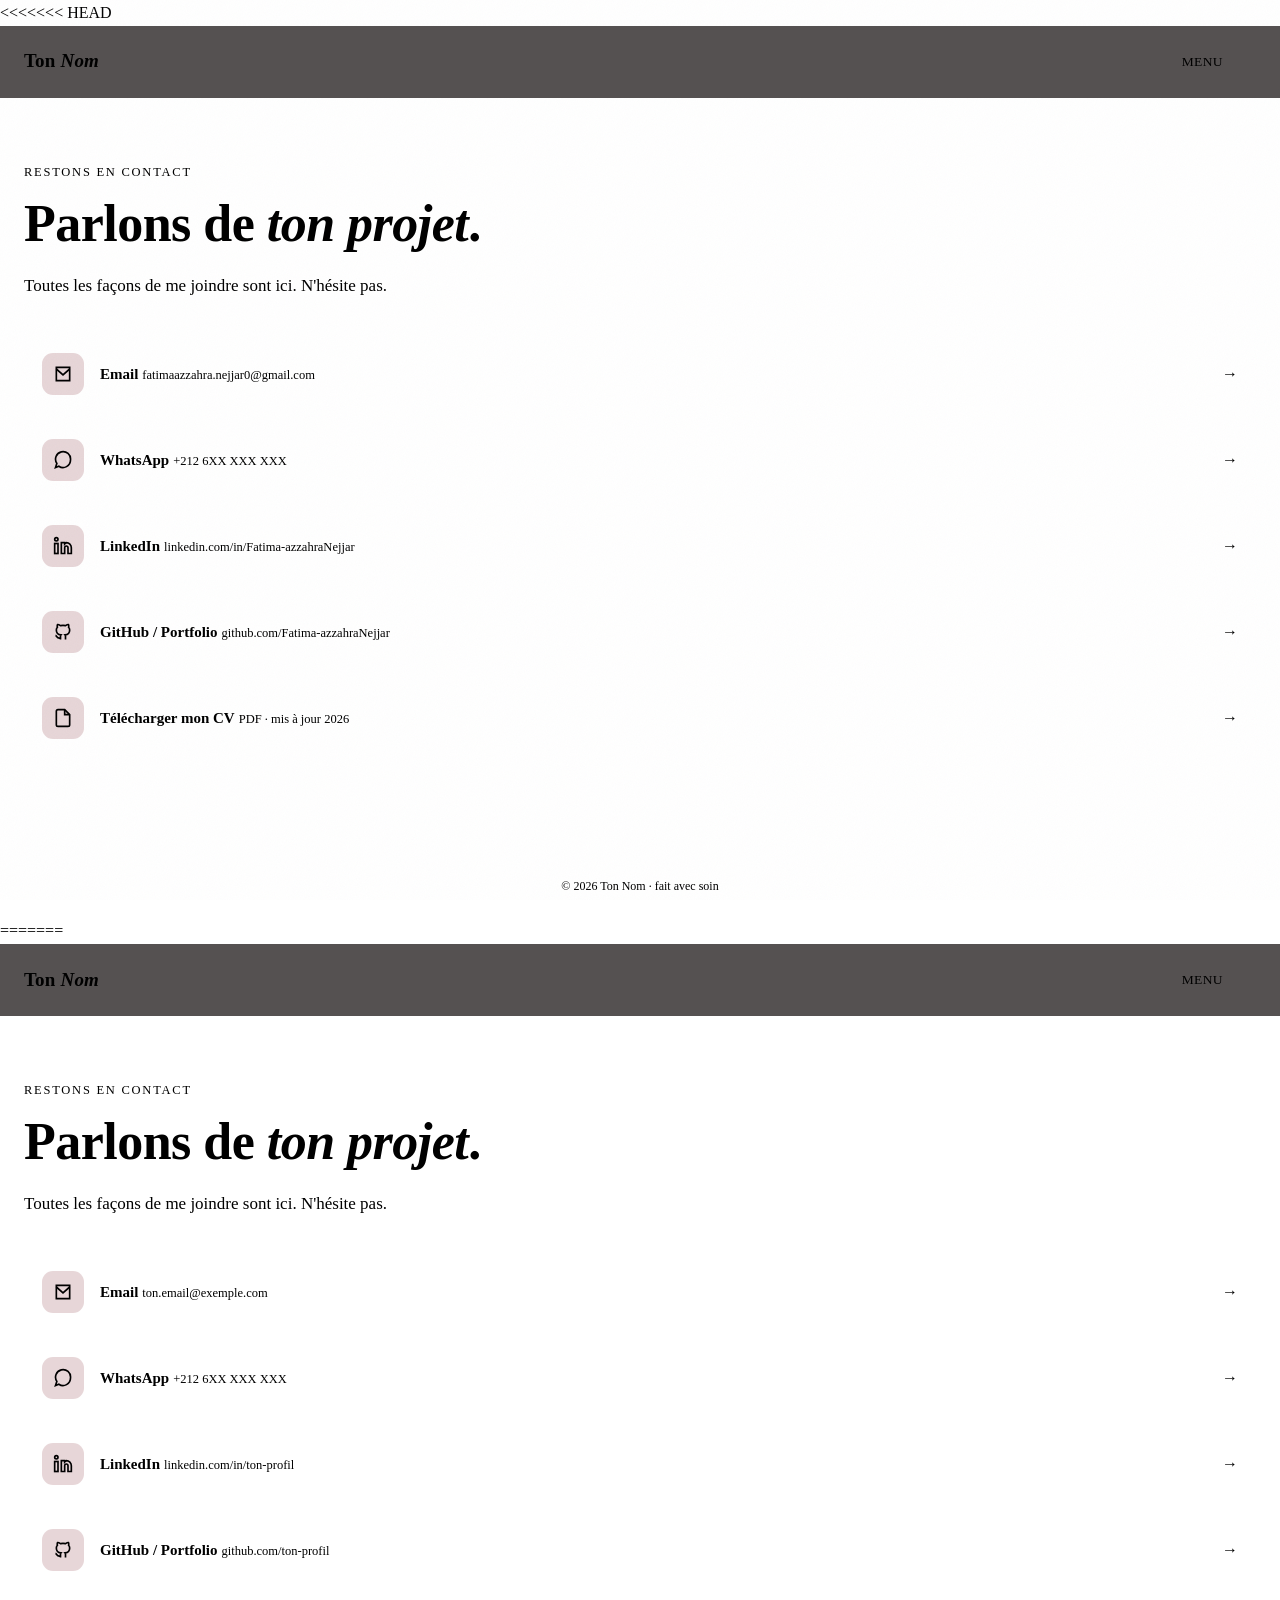
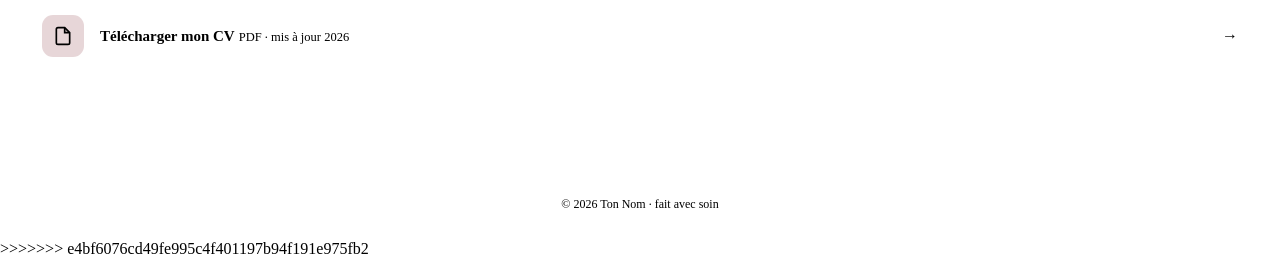
==== commit 663a1ff0: "merge" ====
--- a/contact.html
+++ b/contact.html
@@ -1,3 +1,4 @@
+<<<<<<< HEAD
 <!DOCTYPE html>
 <html lang="fr">
 <head>
@@ -98,4 +99,106 @@
 
 <script src="script.js"></script>
 </body>
+=======
+<!DOCTYPE html>
+<html lang="fr">
+<head>
+<meta charset="UTF-8">
+<meta name="viewport" content="width=device-width, initial-scale=1.0">
+<title>Ton Nom — Contact</title>
+<meta name="description" content="Mes liens et moyens de contact.">
+<link rel="preconnect" href="https://fonts.googleapis.com">
+<link rel="preconnect" href="https://fonts.gstatic.com" crossorigin>
+<link href="https://fonts.googleapis.com/css2?family=Fraunces:ital,wght@0,500;0,600;1,500;1,600&family=Work+Sans:wght@400;500;600&display=swap" rel="stylesheet">
+<link rel="stylesheet" href="style.css">
+</head>
+<body>
+
+<header>
+  <div class="nav-inner">
+    <a href="index.html" class="brand">Ton <em>Nom</em></a>
+    <nav class="menu">
+      <button class="menu-toggle" aria-haspopup="true" aria-expanded="false">
+        Menu
+        <span class="chevron"></span>
+      </button>
+      <div class="menu-panel">
+        <a href="index.html">Qui suis-je</a>
+        <a href="projets.html">Projets</a>
+        <a href="contact.html" class="active">Contact</a>
+      </div>
+    </nav>
+  </div>
+</header>
+
+<main>
+  <p class="eyebrow">Restons en contact</p>
+  <h1>Parlons de <em>ton projet</em>.</h1>
+  <p class="lede">Toutes les façons de me joindre sont ici. N'hésite pas.</p>
+
+  <div class="contact-list">
+
+    <a class="contact-link" href="mailto:ton.email@exemple.com">
+      <span class="contact-icon">
+        <svg viewBox="0 0 24 24" fill="none" stroke="currentColor" stroke-width="2"><path d="M4 4h16v16H4z"/><path d="m4 6 8 7 8-7"/></svg>
+      </span>
+      <span class="contact-text">
+        <span class="name">Email</span>
+        <span class="sub">ton.email@exemple.com</span>
+      </span>
+      <span class="contact-arrow">→</span>
+    </a>
+
+    <a class="contact-link" href="https://wa.me/212600000000" target="_blank" rel="noopener">
+      <span class="contact-icon">
+        <svg viewBox="0 0 24 24" fill="none" stroke="currentColor" stroke-width="2"><path d="M3 21l1.65-4.95A9 9 0 1 1 21 12a9 9 0 0 1-14 7.5L3 21z"/></svg>
+      </span>
+      <span class="contact-text">
+        <span class="name">WhatsApp</span>
+        <span class="sub">+212 6XX XXX XXX</span>
+      </span>
+      <span class="contact-arrow">→</span>
+    </a>
+
+    <a class="contact-link" href="https://linkedin.com/in/ton-profil" target="_blank" rel="noopener">
+      <span class="contact-icon">
+        <svg viewBox="0 0 24 24" fill="none" stroke="currentColor" stroke-width="2"><path d="M16 8a6 6 0 0 1 6 6v7h-4v-7a2 2 0 0 0-4 0v7h-4V8h4v1.5A6 6 0 0 1 16 8Z"/><rect x="2" y="9" width="4" height="12"/><circle cx="4" cy="4" r="2"/></svg>
+      </span>
+      <span class="contact-text">
+        <span class="name">LinkedIn</span>
+        <span class="sub">linkedin.com/in/ton-profil</span>
+      </span>
+      <span class="contact-arrow">→</span>
+    </a>
+
+    <a class="contact-link" href="https://github.com/ton-profil" target="_blank" rel="noopener">
+      <span class="contact-icon">
+        <svg viewBox="0 0 24 24" fill="none" stroke="currentColor" stroke-width="2"><path d="M9 19c-4.3 1.4-4.3-2.5-6-3m12 5v-3.5c0-1 .1-1.4-.5-2 2.8-.3 5.5-1.4 5.5-6a4.6 4.6 0 0 0-1.3-3.2 4.2 4.2 0 0 0-.1-3.2s-1.1-.3-3.5 1.3a12.3 12.3 0 0 0-6.2 0C6.5 2.8 5.4 3.1 5.4 3.1a4.2 4.2 0 0 0-.1 3.2A4.6 4.6 0 0 0 4 9.5c0 4.6 2.7 5.7 5.5 6-.6.6-.6 1.2-.5 2V21"/></svg>
+      </span>
+      <span class="contact-text">
+        <span class="name">GitHub / Portfolio</span>
+        <span class="sub">github.com/ton-profil</span>
+      </span>
+      <span class="contact-arrow">→</span>
+    </a>
+
+    <a class="contact-link" href="cv.pdf" target="_blank" rel="noopener">
+      <span class="contact-icon">
+        <svg viewBox="0 0 24 24" fill="none" stroke="currentColor" stroke-width="2"><path d="M14 2H6a2 2 0 0 0-2 2v16a2 2 0 0 0 2 2h12a2 2 0 0 0 2-2V8z"/><path d="M14 2v6h6"/></svg>
+      </span>
+      <span class="contact-text">
+        <span class="name">Télécharger mon CV</span>
+        <span class="sub">PDF · mis à jour 2026</span>
+      </span>
+      <span class="contact-arrow">→</span>
+    </a>
+
+  </div>
+</main>
+
+<footer>© 2026 Ton Nom · fait avec soin</footer>
+
+<script src="script.js"></script>
+</body>
+>>>>>>> e4bf6076cd49fe995c4f401197b94f191e975fb2
 </html>
--- a/style.css
+++ b/style.css
@@ -1,3 +1,4 @@
+<<<<<<< HEAD
 /* ===========================================================
    Design tokens
    =========================================================== */
@@ -370,4 +371,378 @@
 
 @media (prefers-reduced-motion: reduce){
   *{transition:none !important; animation:none !important;}
+=======
+/* ===========================================================
+   Design tokens
+   =========================================================== */
+:root{
+  --bg:#0e0808;
+  --bg-alt:#170b0c;
+  --surface:#1f1112;
+  --surface-hover:#281617;
+  --line:#3a1e20;
+
+  --maroon:#7a1f2b;
+  --maroon-bright:#a8303f;
+  --gold:#c9a227;
+
+  --text:#f3ebe8;
+  --muted:#a89490;
+  --muted-dim:#7a6b68;
+
+  --radius:14px;
+  --max-width:760px;
+
+  --font-display:'Fraunces', serif;
+  --font-body:'Work Sans', sans-serif;
+}
+
+*{margin:0;padding:0;box-sizing:border-box;}
+
+html{scroll-behavior:smooth;}
+
+body{
+  background:
+    radial-gradient(circle at 12% 0%, rgba(122,31,43,0.20), transparent 45%),
+    radial-gradient(circle at 90% 100%, rgba(122,31,43,0.12), transparent 50%),
+    var(--bg);
+  color:var(--text);
+  font-family:var(--font-body);
+  line-height:1.6;
+  min-height:100vh;
+  display:flex;
+  flex-direction:column;
+}
+
+a{color:inherit;}
+
+img{max-width:100%;display:block;}
+
+/* subtle grain overlay for warmth */
+body::before{
+  content:"";
+  position:fixed;
+  inset:0;
+  pointer-events:none;
+  z-index:0;
+  opacity:0.035;
+  background-image:url("data:image/svg+xml,%3Csvg xmlns='http://www.w3.org/2000/svg' width='120' height='120'%3E%3Cfilter id='n'%3E%3CfeTurbulence type='fractalNoise' baseFrequency='0.9' numOctaves='2' stitchTiles='stitch'/%3E%3C/filter%3E%3Crect width='100%25' height='100%25' filter='url(%23n)'/%3E%3C/svg%3E");
+}
+
+/* ===========================================================
+   Header / dropdown nav
+   =========================================================== */
+header{
+  position:relative;
+  z-index:10;
+  border-bottom:1px solid var(--line);
+  background:rgba(14,8,8,0.7);
+  backdrop-filter:blur(10px);
+}
+
+.nav-inner{
+  max-width:var(--max-width);
+  margin:0 auto;
+  padding:18px 24px;
+  display:flex;
+  align-items:center;
+  justify-content:space-between;
+}
+
+.brand{
+  font-family:var(--font-display);
+  font-size:19px;
+  font-weight:600;
+  letter-spacing:0.01em;
+  text-decoration:none;
+}
+.brand em{
+  font-style:italic;
+  color:var(--maroon-bright);
+}
+
+/* dropdown */
+.menu{position:relative;}
+
+.menu-toggle{
+  display:flex;
+  align-items:center;
+  gap:8px;
+  background:var(--surface);
+  border:1px solid var(--line);
+  color:var(--text);
+  font-family:var(--font-body);
+  font-size:13.5px;
+  letter-spacing:0.03em;
+  text-transform:uppercase;
+  padding:10px 16px;
+  border-radius:999px;
+  cursor:pointer;
+  transition:background .18s ease, border-color .18s ease;
+}
+.menu-toggle:hover{background:var(--surface-hover);border-color:var(--maroon);}
+
+.menu-toggle .chevron{
+  width:9px;height:9px;
+  border-right:1.5px solid var(--muted);
+  border-bottom:1.5px solid var(--muted);
+  transform:rotate(45deg);
+  transition:transform .2s ease;
+  margin-top:-3px;
+}
+.menu.open .menu-toggle .chevron{transform:rotate(-135deg);margin-top:3px;}
+
+.menu-panel{
+  position:absolute;
+  top:calc(100% + 10px);
+  right:0;
+  min-width:200px;
+  background:var(--surface);
+  border:1px solid var(--line);
+  border-radius:12px;
+  padding:8px;
+  box-shadow:0 20px 45px rgba(0,0,0,0.5);
+  opacity:0;
+  transform:translateY(-6px);
+  pointer-events:none;
+  transition:opacity .16s ease, transform .16s ease;
+}
+.menu.open .menu-panel{
+  opacity:1;
+  transform:translateY(0);
+  pointer-events:auto;
+}
+
+.menu-panel a{
+  display:flex;
+  align-items:center;
+  justify-content:space-between;
+  padding:11px 13px;
+  border-radius:8px;
+  text-decoration:none;
+  font-size:14.5px;
+  color:var(--muted);
+  transition:background .15s ease, color .15s ease;
+}
+.menu-panel a:hover{background:var(--surface-hover);color:var(--text);}
+.menu-panel a.active{color:var(--text);}
+.menu-panel a.active::after{
+  content:"";
+  width:6px;height:6px;
+  border-radius:50%;
+  background:var(--maroon-bright);
+}
+
+/* ===========================================================
+   Layout
+   =========================================================== */
+main{
+  flex:1;
+  position:relative;
+  z-index:1;
+  max-width:var(--max-width);
+  margin:0 auto;
+  padding:64px 24px 100px;
+  width:100%;
+}
+
+.eyebrow{
+  font-size:12.5px;
+  letter-spacing:0.14em;
+  text-transform:uppercase;
+  color:var(--gold);
+  margin-bottom:14px;
+}
+
+h1{
+  font-family:var(--font-display);
+  font-size:clamp(34px, 6vw, 52px);
+  font-weight:600;
+  line-height:1.08;
+  letter-spacing:-0.01em;
+  margin-bottom:20px;
+}
+h1 em{font-style:italic;color:var(--maroon-bright);}
+
+h2{
+  font-family:var(--font-display);
+  font-size:24px;
+  font-weight:600;
+  margin-bottom:6px;
+}
+
+.lede{
+  font-size:17px;
+  color:var(--muted);
+  max-width:56ch;
+  margin-bottom:8px;
+}
+
+/* red thread rule — signature element, ties pages together like a bound dossier */
+.thread{
+  width:1px;
+  background:linear-gradient(var(--maroon), transparent);
+  align-self:stretch;
+}
+
+.with-thread{
+  display:grid;
+  grid-template-columns:1px 1fr;
+  gap:26px;
+  margin-top:40px;
+}
+
+/* drop cap on intro paragraph */
+.dropcap::first-letter{
+  font-family:var(--font-display);
+  font-size:52px;
+  font-weight:600;
+  float:left;
+  line-height:0.8;
+  padding:6px 8px 0 0;
+  color:var(--maroon-bright);
+}
+
+.tags{
+  display:flex;
+  flex-wrap:wrap;
+  gap:8px;
+  margin-top:22px;
+}
+.tag{
+  font-size:12.5px;
+  padding:6px 12px;
+  border:1px solid var(--line);
+  border-radius:999px;
+  color:var(--muted);
+}
+
+.btn{
+  display:inline-flex;
+  align-items:center;
+  gap:8px;
+  margin-top:32px;
+  padding:13px 22px;
+  border-radius:999px;
+  background:var(--maroon);
+  color:#fdf3ee;
+  text-decoration:none;
+  font-size:14px;
+  font-weight:500;
+  letter-spacing:0.01em;
+  transition:background .18s ease, transform .18s ease;
+}
+.btn:hover{background:var(--maroon-bright);transform:translateY(-1px);}
+
+/* ===========================================================
+   Projects
+   =========================================================== */
+.projects-grid{
+  display:flex;
+  flex-direction:column;
+  gap:18px;
+  margin-top:38px;
+}
+
+.project-card{
+  border:1px solid var(--line);
+  background:var(--surface);
+  border-radius:var(--radius);
+  padding:26px;
+  transition:border-color .18s ease, transform .18s ease, background .18s ease;
+}
+.project-card:hover{
+  border-color:var(--maroon);
+  background:var(--surface-hover);
+  transform:translateY(-2px);
+}
+
+.project-card h2{margin-bottom:8px;}
+
+.project-card p{
+  color:var(--muted);
+  font-size:14.5px;
+  margin-bottom:16px;
+}
+
+.project-links{
+  display:flex;
+  gap:18px;
+}
+.project-links a{
+  font-size:13.5px;
+  text-decoration:none;
+  color:var(--maroon-bright);
+  border-bottom:1px solid transparent;
+  transition:border-color .15s ease;
+}
+.project-links a:hover{border-color:var(--maroon-bright);}
+
+/* ===========================================================
+   Contact
+   =========================================================== */
+.contact-list{
+  display:flex;
+  flex-direction:column;
+  gap:12px;
+  margin-top:38px;
+}
+
+.contact-link{
+  display:flex;
+  align-items:center;
+  gap:16px;
+  padding:16px 18px;
+  border:1px solid var(--line);
+  background:var(--surface);
+  border-radius:var(--radius);
+  text-decoration:none;
+  color:var(--text);
+  transition:transform .18s ease, border-color .18s ease, background .18s ease;
+}
+.contact-link:hover{
+  transform:translateY(-2px);
+  border-color:var(--maroon);
+  background:var(--surface-hover);
+}
+
+.contact-icon{
+  width:42px;height:42px;min-width:42px;
+  border-radius:11px;
+  display:flex;align-items:center;justify-content:center;
+  background:rgba(122,31,43,0.18);
+  color:var(--maroon-bright);
+}
+.contact-icon svg{width:20px;height:20px;}
+
+.contact-text .name{font-size:15px;font-weight:600;}
+.contact-text .sub{font-size:12.5px;color:var(--muted);margin-top:2px;}
+
+.contact-arrow{margin-left:auto;color:var(--muted-dim);}
+
+/* ===========================================================
+   Footer
+   =========================================================== */
+footer{
+  position:relative;
+  z-index:1;
+  border-top:1px solid var(--line);
+  padding:22px 24px;
+  text-align:center;
+  font-size:12px;
+  color:var(--muted-dim);
+}
+
+/* ===========================================================
+   Responsive
+   =========================================================== */
+@media (max-width:560px){
+  main{padding:48px 20px 80px;}
+  .with-thread{grid-template-columns:1fr;}
+  .thread{display:none;}
+}
+
+@media (prefers-reduced-motion: reduce){
+  *{transition:none !important; animation:none !important;}
+>>>>>>> e4bf6076cd49fe995c4f401197b94f191e975fb2
 }
--- a/style.css
+++ b/style.css
@@ -1,3 +1,4 @@
+<<<<<<< HEAD
 /* ===========================================================
    Design tokens
    =========================================================== */
@@ -370,4 +371,378 @@
 
 @media (prefers-reduced-motion: reduce){
   *{transition:none !important; animation:none !important;}
+=======
+/* ===========================================================
+   Design tokens
+   =========================================================== */
+:root{
+  --bg:#0e0808;
+  --bg-alt:#170b0c;
+  --surface:#1f1112;
+  --surface-hover:#281617;
+  --line:#3a1e20;
+
+  --maroon:#7a1f2b;
+  --maroon-bright:#a8303f;
+  --gold:#c9a227;
+
+  --text:#f3ebe8;
+  --muted:#a89490;
+  --muted-dim:#7a6b68;
+
+  --radius:14px;
+  --max-width:760px;
+
+  --font-display:'Fraunces', serif;
+  --font-body:'Work Sans', sans-serif;
+}
+
+*{margin:0;padding:0;box-sizing:border-box;}
+
+html{scroll-behavior:smooth;}
+
+body{
+  background:
+    radial-gradient(circle at 12% 0%, rgba(122,31,43,0.20), transparent 45%),
+    radial-gradient(circle at 90% 100%, rgba(122,31,43,0.12), transparent 50%),
+    var(--bg);
+  color:var(--text);
+  font-family:var(--font-body);
+  line-height:1.6;
+  min-height:100vh;
+  display:flex;
+  flex-direction:column;
+}
+
+a{color:inherit;}
+
+img{max-width:100%;display:block;}
+
+/* subtle grain overlay for warmth */
+body::before{
+  content:"";
+  position:fixed;
+  inset:0;
+  pointer-events:none;
+  z-index:0;
+  opacity:0.035;
+  background-image:url("data:image/svg+xml,%3Csvg xmlns='http://www.w3.org/2000/svg' width='120' height='120'%3E%3Cfilter id='n'%3E%3CfeTurbulence type='fractalNoise' baseFrequency='0.9' numOctaves='2' stitchTiles='stitch'/%3E%3C/filter%3E%3Crect width='100%25' height='100%25' filter='url(%23n)'/%3E%3C/svg%3E");
+}
+
+/* ===========================================================
+   Header / dropdown nav
+   =========================================================== */
+header{
+  position:relative;
+  z-index:10;
+  border-bottom:1px solid var(--line);
+  background:rgba(14,8,8,0.7);
+  backdrop-filter:blur(10px);
+}
+
+.nav-inner{
+  max-width:var(--max-width);
+  margin:0 auto;
+  padding:18px 24px;
+  display:flex;
+  align-items:center;
+  justify-content:space-between;
+}
+
+.brand{
+  font-family:var(--font-display);
+  font-size:19px;
+  font-weight:600;
+  letter-spacing:0.01em;
+  text-decoration:none;
+}
+.brand em{
+  font-style:italic;
+  color:var(--maroon-bright);
+}
+
+/* dropdown */
+.menu{position:relative;}
+
+.menu-toggle{
+  display:flex;
+  align-items:center;
+  gap:8px;
+  background:var(--surface);
+  border:1px solid var(--line);
+  color:var(--text);
+  font-family:var(--font-body);
+  font-size:13.5px;
+  letter-spacing:0.03em;
+  text-transform:uppercase;
+  padding:10px 16px;
+  border-radius:999px;
+  cursor:pointer;
+  transition:background .18s ease, border-color .18s ease;
+}
+.menu-toggle:hover{background:var(--surface-hover);border-color:var(--maroon);}
+
+.menu-toggle .chevron{
+  width:9px;height:9px;
+  border-right:1.5px solid var(--muted);
+  border-bottom:1.5px solid var(--muted);
+  transform:rotate(45deg);
+  transition:transform .2s ease;
+  margin-top:-3px;
+}
+.menu.open .menu-toggle .chevron{transform:rotate(-135deg);margin-top:3px;}
+
+.menu-panel{
+  position:absolute;
+  top:calc(100% + 10px);
+  right:0;
+  min-width:200px;
+  background:var(--surface);
+  border:1px solid var(--line);
+  border-radius:12px;
+  padding:8px;
+  box-shadow:0 20px 45px rgba(0,0,0,0.5);
+  opacity:0;
+  transform:translateY(-6px);
+  pointer-events:none;
+  transition:opacity .16s ease, transform .16s ease;
+}
+.menu.open .menu-panel{
+  opacity:1;
+  transform:translateY(0);
+  pointer-events:auto;
+}
+
+.menu-panel a{
+  display:flex;
+  align-items:center;
+  justify-content:space-between;
+  padding:11px 13px;
+  border-radius:8px;
+  text-decoration:none;
+  font-size:14.5px;
+  color:var(--muted);
+  transition:background .15s ease, color .15s ease;
+}
+.menu-panel a:hover{background:var(--surface-hover);color:var(--text);}
+.menu-panel a.active{color:var(--text);}
+.menu-panel a.active::after{
+  content:"";
+  width:6px;height:6px;
+  border-radius:50%;
+  background:var(--maroon-bright);
+}
+
+/* ===========================================================
+   Layout
+   =========================================================== */
+main{
+  flex:1;
+  position:relative;
+  z-index:1;
+  max-width:var(--max-width);
+  margin:0 auto;
+  padding:64px 24px 100px;
+  width:100%;
+}
+
+.eyebrow{
+  font-size:12.5px;
+  letter-spacing:0.14em;
+  text-transform:uppercase;
+  color:var(--gold);
+  margin-bottom:14px;
+}
+
+h1{
+  font-family:var(--font-display);
+  font-size:clamp(34px, 6vw, 52px);
+  font-weight:600;
+  line-height:1.08;
+  letter-spacing:-0.01em;
+  margin-bottom:20px;
+}
+h1 em{font-style:italic;color:var(--maroon-bright);}
+
+h2{
+  font-family:var(--font-display);
+  font-size:24px;
+  font-weight:600;
+  margin-bottom:6px;
+}
+
+.lede{
+  font-size:17px;
+  color:var(--muted);
+  max-width:56ch;
+  margin-bottom:8px;
+}
+
+/* red thread rule — signature element, ties pages together like a bound dossier */
+.thread{
+  width:1px;
+  background:linear-gradient(var(--maroon), transparent);
+  align-self:stretch;
+}
+
+.with-thread{
+  display:grid;
+  grid-template-columns:1px 1fr;
+  gap:26px;
+  margin-top:40px;
+}
+
+/* drop cap on intro paragraph */
+.dropcap::first-letter{
+  font-family:var(--font-display);
+  font-size:52px;
+  font-weight:600;
+  float:left;
+  line-height:0.8;
+  padding:6px 8px 0 0;
+  color:var(--maroon-bright);
+}
+
+.tags{
+  display:flex;
+  flex-wrap:wrap;
+  gap:8px;
+  margin-top:22px;
+}
+.tag{
+  font-size:12.5px;
+  padding:6px 12px;
+  border:1px solid var(--line);
+  border-radius:999px;
+  color:var(--muted);
+}
+
+.btn{
+  display:inline-flex;
+  align-items:center;
+  gap:8px;
+  margin-top:32px;
+  padding:13px 22px;
+  border-radius:999px;
+  background:var(--maroon);
+  color:#fdf3ee;
+  text-decoration:none;
+  font-size:14px;
+  font-weight:500;
+  letter-spacing:0.01em;
+  transition:background .18s ease, transform .18s ease;
+}
+.btn:hover{background:var(--maroon-bright);transform:translateY(-1px);}
+
+/* ===========================================================
+   Projects
+   =========================================================== */
+.projects-grid{
+  display:flex;
+  flex-direction:column;
+  gap:18px;
+  margin-top:38px;
+}
+
+.project-card{
+  border:1px solid var(--line);
+  background:var(--surface);
+  border-radius:var(--radius);
+  padding:26px;
+  transition:border-color .18s ease, transform .18s ease, background .18s ease;
+}
+.project-card:hover{
+  border-color:var(--maroon);
+  background:var(--surface-hover);
+  transform:translateY(-2px);
+}
+
+.project-card h2{margin-bottom:8px;}
+
+.project-card p{
+  color:var(--muted);
+  font-size:14.5px;
+  margin-bottom:16px;
+}
+
+.project-links{
+  display:flex;
+  gap:18px;
+}
+.project-links a{
+  font-size:13.5px;
+  text-decoration:none;
+  color:var(--maroon-bright);
+  border-bottom:1px solid transparent;
+  transition:border-color .15s ease;
+}
+.project-links a:hover{border-color:var(--maroon-bright);}
+
+/* ===========================================================
+   Contact
+   =========================================================== */
+.contact-list{
+  display:flex;
+  flex-direction:column;
+  gap:12px;
+  margin-top:38px;
+}
+
+.contact-link{
+  display:flex;
+  align-items:center;
+  gap:16px;
+  padding:16px 18px;
+  border:1px solid var(--line);
+  background:var(--surface);
+  border-radius:var(--radius);
+  text-decoration:none;
+  color:var(--text);
+  transition:transform .18s ease, border-color .18s ease, background .18s ease;
+}
+.contact-link:hover{
+  transform:translateY(-2px);
+  border-color:var(--maroon);
+  background:var(--surface-hover);
+}
+
+.contact-icon{
+  width:42px;height:42px;min-width:42px;
+  border-radius:11px;
+  display:flex;align-items:center;justify-content:center;
+  background:rgba(122,31,43,0.18);
+  color:var(--maroon-bright);
+}
+.contact-icon svg{width:20px;height:20px;}
+
+.contact-text .name{font-size:15px;font-weight:600;}
+.contact-text .sub{font-size:12.5px;color:var(--muted);margin-top:2px;}
+
+.contact-arrow{margin-left:auto;color:var(--muted-dim);}
+
+/* ===========================================================
+   Footer
+   =========================================================== */
+footer{
+  position:relative;
+  z-index:1;
+  border-top:1px solid var(--line);
+  padding:22px 24px;
+  text-align:center;
+  font-size:12px;
+  color:var(--muted-dim);
+}
+
+/* ===========================================================
+   Responsive
+   =========================================================== */
+@media (max-width:560px){
+  main{padding:48px 20px 80px;}
+  .with-thread{grid-template-columns:1fr;}
+  .thread{display:none;}
+}
+
+@media (prefers-reduced-motion: reduce){
+  *{transition:none !important; animation:none !important;}
+>>>>>>> e4bf6076cd49fe995c4f401197b94f191e975fb2
 }
